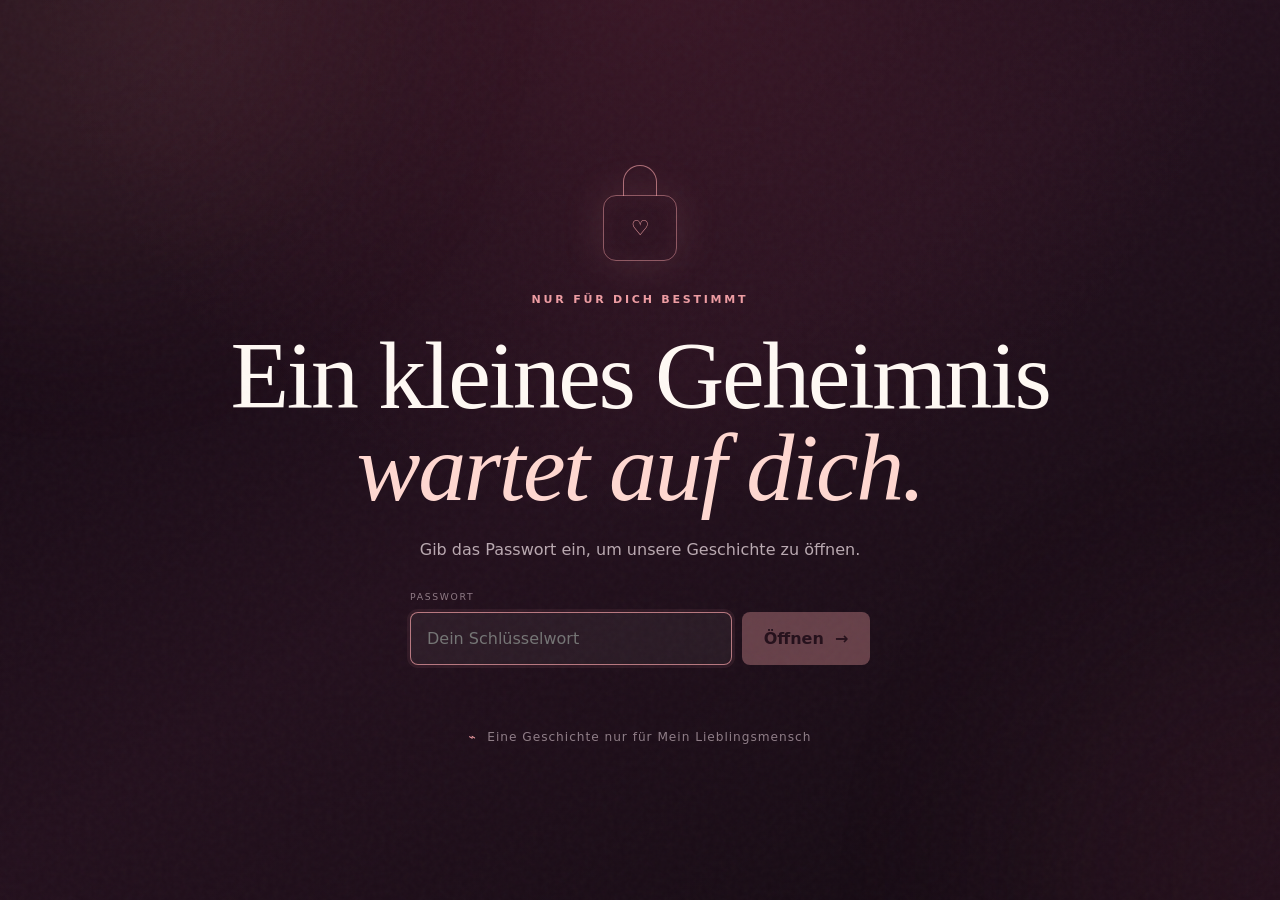
==== index.html @ 3b975d90 "Publish Pyramidenkogel answer" ====
<!doctype html>
<html lang="de" data-beasties-container>
  <head>
    <meta charset="utf-8">
    <title>Unsere Geschichte</title>
    <base href="/">
    <meta name="viewport" content="width=device-width, initial-scale=1">
    <meta name="theme-color" content="#210f1d">
    <meta name="description" content="Eine kleine Geschichte über zwei Menschen, die einander gefunden haben.">
  <style>:root{color-scheme:dark;font-family:Inter,ui-sans-serif,system-ui,sans-serif;background:#160b14;color:#fff9f4;font-synthesis:none}*{box-sizing:border-box}html{min-height:100%;scroll-behavior:smooth}body{margin:0;min-height:100%;background:#160b14}</style><link rel="stylesheet" href="styles-QMY4WZIB.css" media="print" onload="this.media='all'"><noscript><link rel="stylesheet" href="styles-QMY4WZIB.css"></noscript></head>
  <body>
    <app-root></app-root>
  <script src="polyfills-5CFQRCPP.js" type="module"></script><script src="main-CP5S4UJJ.js" type="module"></script></body>
</html>
---- styles-QMY4WZIB.css ----
:root{color-scheme:dark;font-family:Inter,ui-sans-serif,system-ui,sans-serif;background:#160b14;color:#fff9f4;font-synthesis:none}*{box-sizing:border-box}html{min-height:100%;scroll-behavior:smooth}body{margin:0;min-height:100%;background:#160b14}button,input{font:inherit}button{color:inherit}::selection{background:#ef9da3;color:#2b101b}
---- styles-QMY4WZIB.css ----
:root{color-scheme:dark;font-family:Inter,ui-sans-serif,system-ui,sans-serif;background:#160b14;color:#fff9f4;font-synthesis:none}*{box-sizing:border-box}html{min-height:100%;scroll-behavior:smooth}body{margin:0;min-height:100%;background:#160b14}button,input{font:inherit}button{color:inherit}::selection{background:#ef9da3;color:#2b101b}
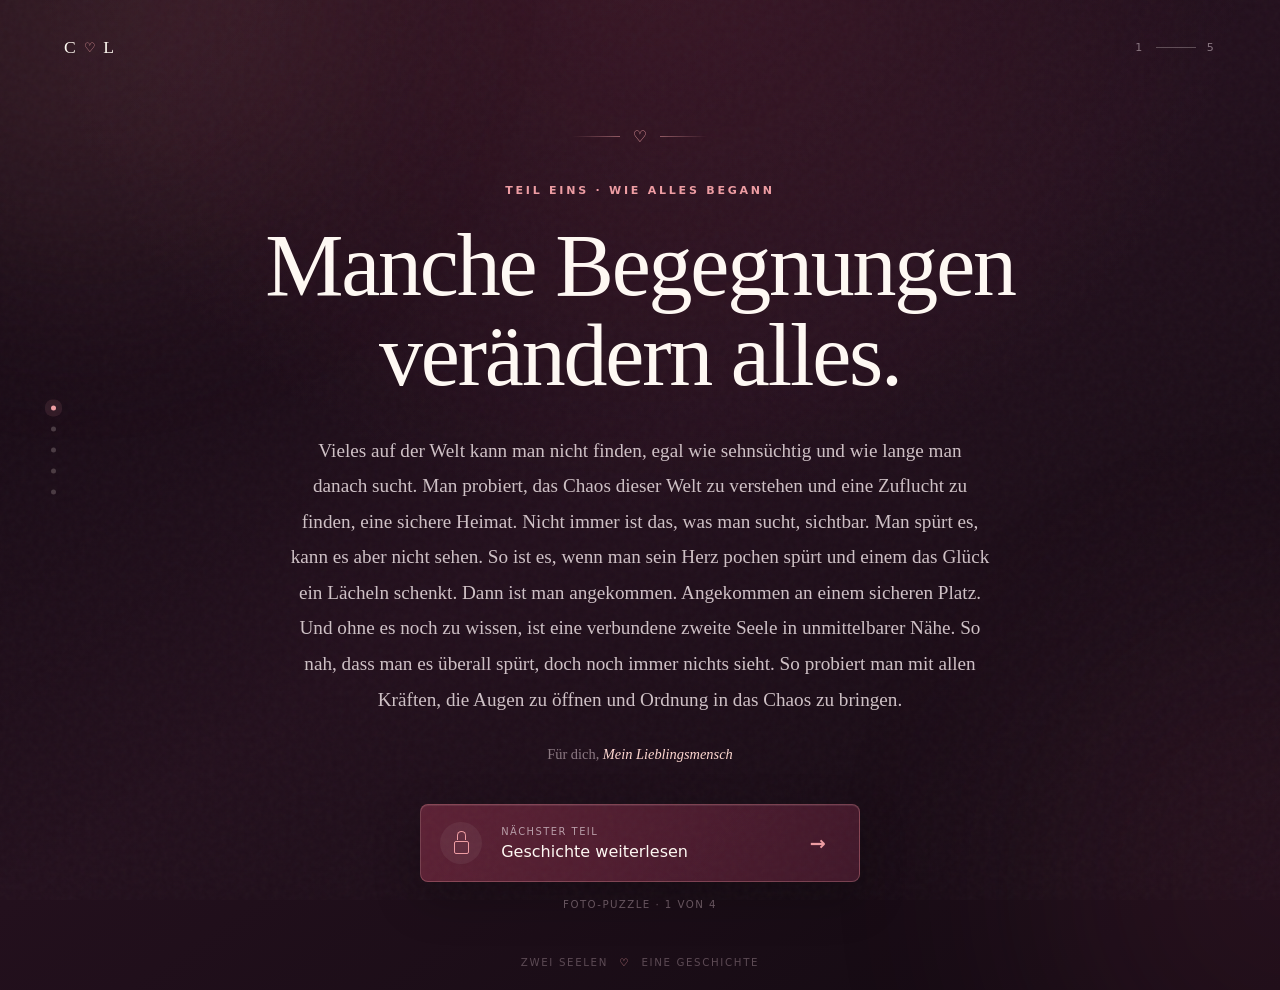
==== commit c67cbdaf: "Remove story password screen" ====
--- a/index.html
+++ b/index.html
@@ -10,5 +10,5 @@
   <style>:root{color-scheme:dark;font-family:Inter,ui-sans-serif,system-ui,sans-serif;background:#160b14;color:#fff9f4;font-synthesis:none}*{box-sizing:border-box}html{min-height:100%;scroll-behavior:smooth}body{margin:0;min-height:100%;background:#160b14}</style><link rel="stylesheet" href="styles-QMY4WZIB.css" media="print" onload="this.media='all'"><noscript><link rel="stylesheet" href="styles-QMY4WZIB.css"></noscript></head>
   <body>
     <app-root></app-root>
-  <script src="polyfills-5CFQRCPP.js" type="module"></script><script src="main-CP5S4UJJ.js" type="module"></script></body>
+  <script src="polyfills-5CFQRCPP.js" type="module"></script><script src="main-HQWT5WY7.js" type="module"></script></body>
 </html>
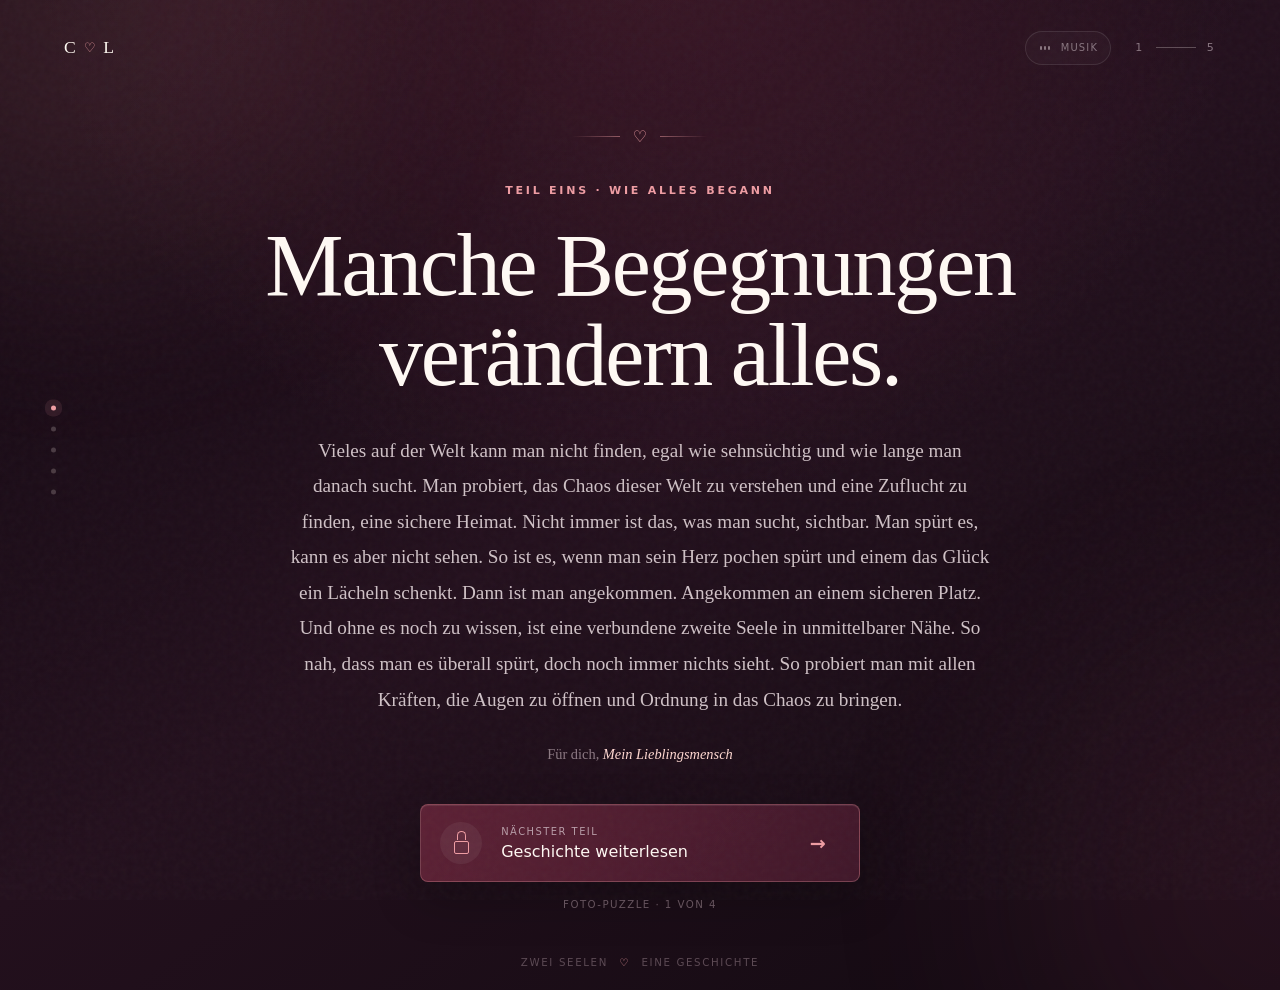
==== commit b21c6f38: "Add romantic ambient background music" ====
--- a/index.html
+++ b/index.html
@@ -7,8 +7,9 @@
     <meta name="viewport" content="width=device-width, initial-scale=1">
     <meta name="theme-color" content="#210f1d">
     <meta name="description" content="Eine kleine Geschichte über zwei Menschen, die einander gefunden haben.">
+    <link rel="icon" type="image/svg+xml" href="favicon.svg">
   <style>:root{color-scheme:dark;font-family:Inter,ui-sans-serif,system-ui,sans-serif;background:#160b14;color:#fff9f4;font-synthesis:none}*{box-sizing:border-box}html{min-height:100%;scroll-behavior:smooth}body{margin:0;min-height:100%;background:#160b14}</style><link rel="stylesheet" href="styles-QMY4WZIB.css" media="print" onload="this.media='all'"><noscript><link rel="stylesheet" href="styles-QMY4WZIB.css"></noscript></head>
   <body>
     <app-root></app-root>
-  <script src="polyfills-5CFQRCPP.js" type="module"></script><script src="main-HQWT5WY7.js" type="module"></script></body>
+  <script src="polyfills-5CFQRCPP.js" type="module"></script><script src="main-C6J6O6UO.js" type="module"></script></body>
 </html>
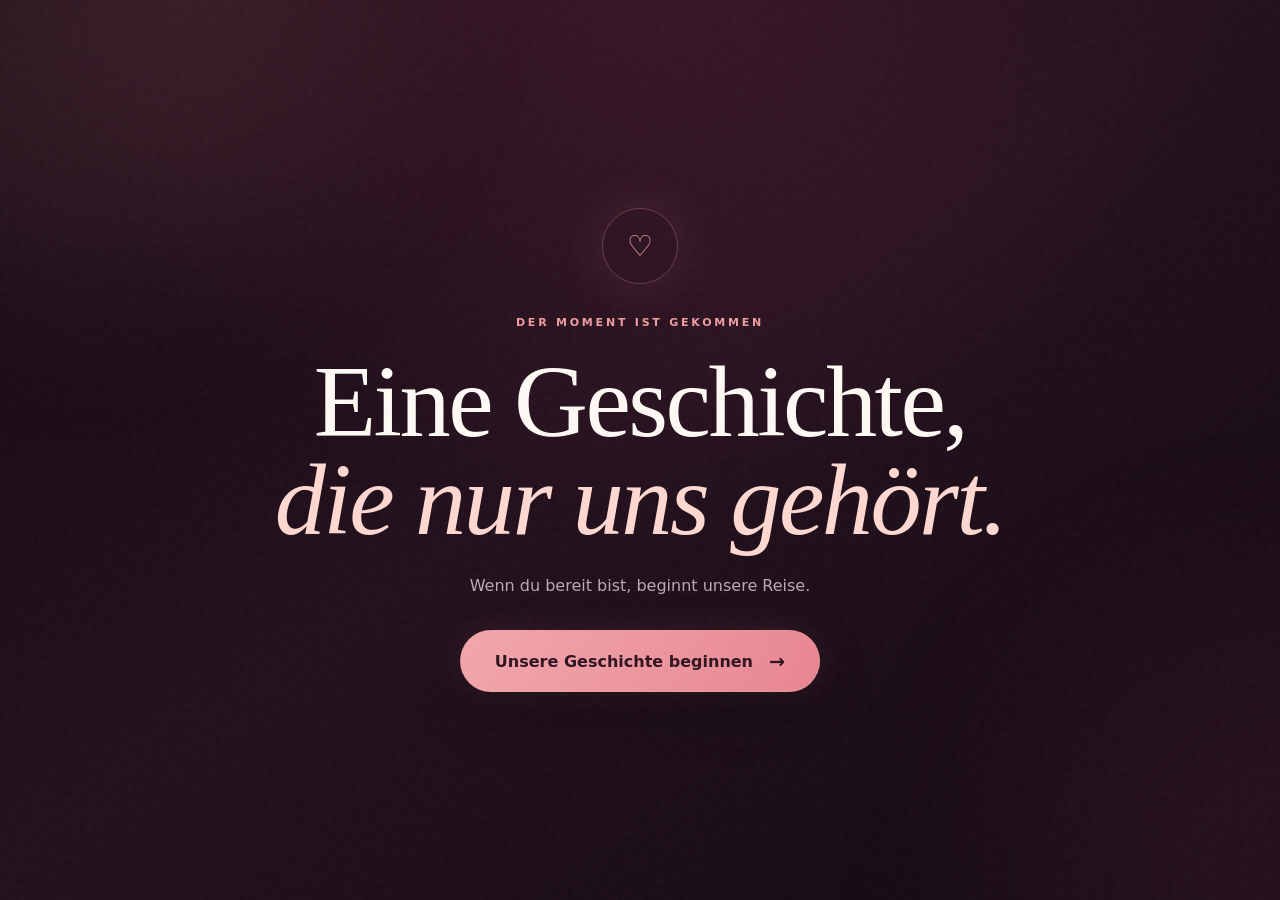
==== commit 5255b0d2: "Publish personal photo, start screen, and music" ====
--- a/index.html
+++ b/index.html
@@ -11,5 +11,5 @@
   <style>:root{color-scheme:dark;font-family:Inter,ui-sans-serif,system-ui,sans-serif;background:#160b14;color:#fff9f4;font-synthesis:none}*{box-sizing:border-box}html{min-height:100%;scroll-behavior:smooth}body{margin:0;min-height:100%;background:#160b14}</style><link rel="stylesheet" href="styles-QMY4WZIB.css" media="print" onload="this.media='all'"><noscript><link rel="stylesheet" href="styles-QMY4WZIB.css"></noscript></head>
   <body>
     <app-root></app-root>
-  <script src="polyfills-5CFQRCPP.js" type="module"></script><script src="main-C6J6O6UO.js" type="module"></script></body>
+  <script src="polyfills-5CFQRCPP.js" type="module"></script><script src="main-AVL7W2SW.js" type="module"></script></body>
 </html>
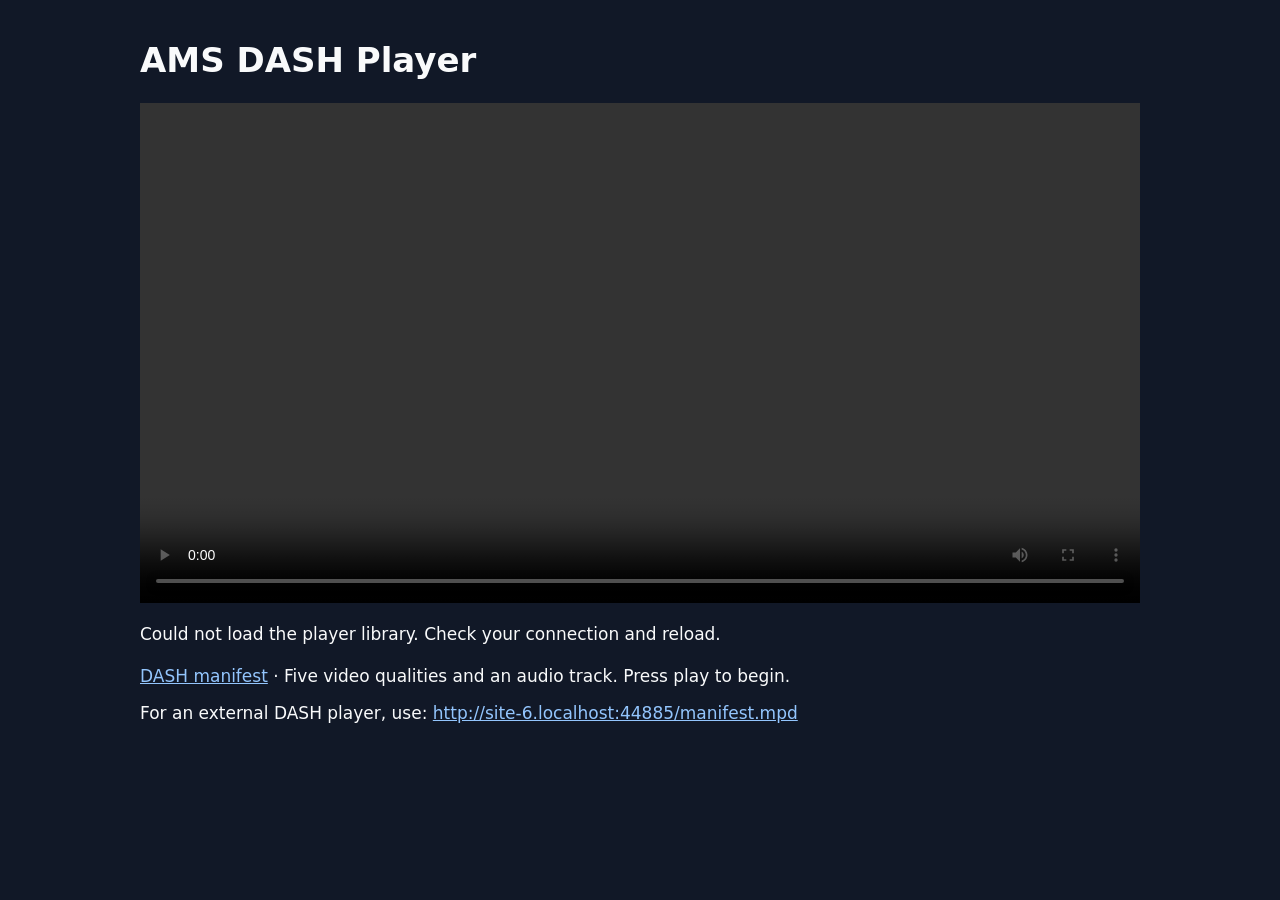
==== commit d4fd47ab: "Replace site with AMS MPEG-DASH player and media" ====
--- a/index.html
+++ b/index.html
@@ -1,15 +1,38 @@
 <!doctype html>
-<html lang="de" data-beasties-container>
-  <head>
-    <meta charset="utf-8">
-    <title>Unsere Geschichte</title>
-    <base href="/">
-    <meta name="viewport" content="width=device-width, initial-scale=1">
-    <meta name="theme-color" content="#210f1d">
-    <meta name="description" content="Eine kleine Geschichte über zwei Menschen, die einander gefunden haben.">
-    <link rel="icon" type="image/svg+xml" href="favicon.svg">
-  <style>:root{color-scheme:dark;font-family:Inter,ui-sans-serif,system-ui,sans-serif;background:#160b14;color:#fff9f4;font-synthesis:none}*{box-sizing:border-box}html{min-height:100%;scroll-behavior:smooth}body{margin:0;min-height:100%;background:#160b14}</style><link rel="stylesheet" href="styles-QMY4WZIB.css" media="print" onload="this.media='all'"><noscript><link rel="stylesheet" href="styles-QMY4WZIB.css"></noscript></head>
-  <body>
-    <app-root></app-root>
-  <script src="polyfills-5CFQRCPP.js" type="module"></script><script src="main-AVL7W2SW.js" type="module"></script></body>
+<html lang="en">
+<head>
+<meta charset="utf-8">
+<meta name="viewport" content="width=device-width, initial-scale=1">
+<title>AMS DASH Player</title>
+<style>
+body{font:17px system-ui,sans-serif;max-width:1000px;margin:40px auto;padding:0 20px;background:#111827;color:#f9fafb}video{width:100%;background:#000}a{color:#93c5fd}#status{min-height:1.5em}
+</style>
+</head>
+<body>
+<h1>AMS DASH Player</h1>
+<video id="video" controls playsinline preload="metadata"></video>
+<p id="status" role="status">Loading player…</p>
+<p><a href="manifest.mpd">DASH manifest</a> · Five video qualities and an audio track. Press play to begin.</p>
+<p>For an external DASH player, use: <a id="manifest"></a></p>
+<script src="https://cdn.dashjs.org/v4.7.4/dash.all.min.js"></script>
+<script>
+const url = new URL('manifest.mpd', location.href).href;
+const link = document.getElementById('manifest');
+link.href = url; link.textContent = url;
+const status = document.getElementById('status');
+if (!window.dashjs) {
+  status.textContent = 'Could not load the player library. Check your connection and reload.';
+} else {
+  const player = dashjs.MediaPlayer().create();
+  player.on(dashjs.MediaPlayer.events.ERROR, function () {
+    status.textContent = 'Playback error. Check that this browser supports MPEG-DASH and that the media files are reachable.';
+  });
+  document.getElementById('video').addEventListener('playing', function () {
+    status.textContent = 'Playing';
+  });
+  player.initialize(document.getElementById('video'), url, false);
+  status.textContent = 'Ready — press play.';
+}
+</script>
+</body>
 </html>
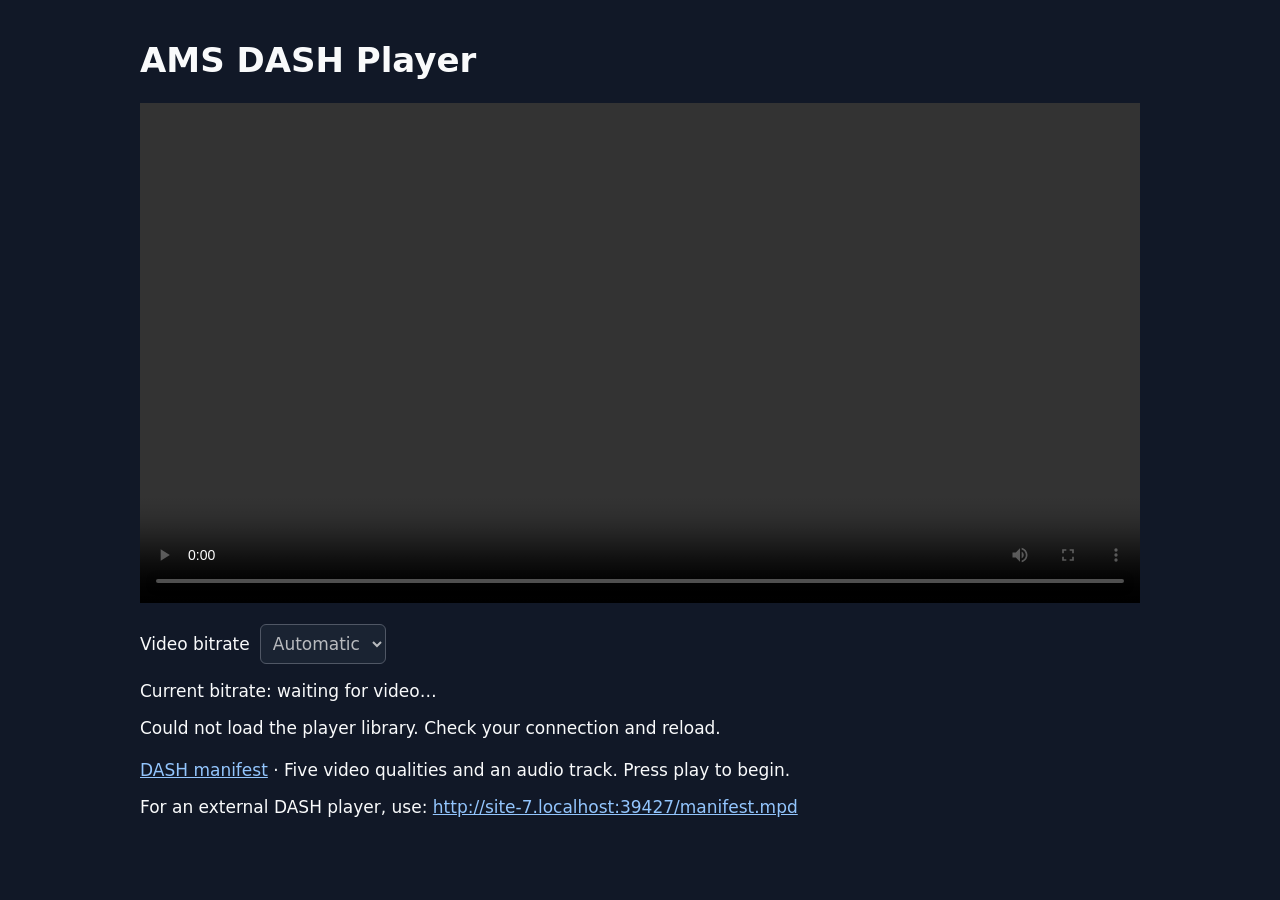
==== commit 81aa25e1: "Add manual video bitrate selection to DASH player" ====
--- a/index.html
+++ b/index.html
@@ -6,11 +6,14 @@
 <title>AMS DASH Player</title>
 <style>
 body{font:17px system-ui,sans-serif;max-width:1000px;margin:40px auto;padding:0 20px;background:#111827;color:#f9fafb}video{width:100%;background:#000}a{color:#93c5fd}#status{min-height:1.5em}
+select{font:inherit;padding:8px;background:#1f2937;color:#fff;border:1px solid #6b7280;border-radius:6px}label{margin-right:10px}
 </style>
 </head>
 <body>
 <h1>AMS DASH Player</h1>
 <video id="video" controls playsinline preload="metadata"></video>
+<p><label for="quality">Video bitrate</label><select id="quality" disabled><option value="auto">Automatic</option></select></p>
+<p id="current-quality" aria-live="polite">Current bitrate: waiting for video…</p>
 <p id="status" role="status">Loading player…</p>
 <p><a href="manifest.mpd">DASH manifest</a> · Five video qualities and an audio track. Press play to begin.</p>
 <p>For an external DASH player, use: <a id="manifest"></a></p>
@@ -24,6 +27,41 @@
   status.textContent = 'Could not load the player library. Check your connection and reload.';
 } else {
   const player = dashjs.MediaPlayer().create();
+  const quality = document.getElementById('quality');
+  const currentQuality = document.getElementById('current-quality');
+  let bitrates = [];
+  function bitrateLabel(info) {
+    return info.bitrate >= 1000000
+      ? `${info.bitrate / 1000000} Mbps`
+      : `${info.bitrate / 1000} kbps`;
+  }
+  function showCurrentQuality(index) {
+    const info = bitrates.find(item => item.qualityIndex === index);
+    if (info) currentQuality.textContent = `Current bitrate: ${bitrateLabel(info)}`;
+  }
+  player.on(dashjs.MediaPlayer.events.STREAM_INITIALIZED, function () {
+    bitrates = player.getBitrateInfoListFor('video');
+    quality.replaceChildren(new Option('Automatic', 'auto'));
+    bitrates.forEach(info => quality.add(new Option(bitrateLabel(info), String(info.qualityIndex))));
+    quality.disabled = false;
+    showCurrentQuality(player.getQualityFor('video'));
+  });
+  quality.addEventListener('change', function () {
+    const automatic = quality.value === 'auto';
+    player.updateSettings({ streaming: { abr: { autoSwitchBitrate: { video: automatic } } } });
+    if (!automatic) {
+      player.setQualityFor('video', Number(quality.value), true);
+      status.textContent = 'Switching bitrate…';
+    } else {
+      status.textContent = 'Automatic bitrate selection enabled.';
+    }
+  });
+  player.on(dashjs.MediaPlayer.events.QUALITY_CHANGE_RENDERED, function (event) {
+    if (event.mediaType === 'video') {
+      showCurrentQuality(event.newQuality);
+      status.textContent = 'Playing';
+    }
+  });
   player.on(dashjs.MediaPlayer.events.ERROR, function () {
     status.textContent = 'Playback error. Check that this browser supports MPEG-DASH and that the media files are reachable.';
   });
